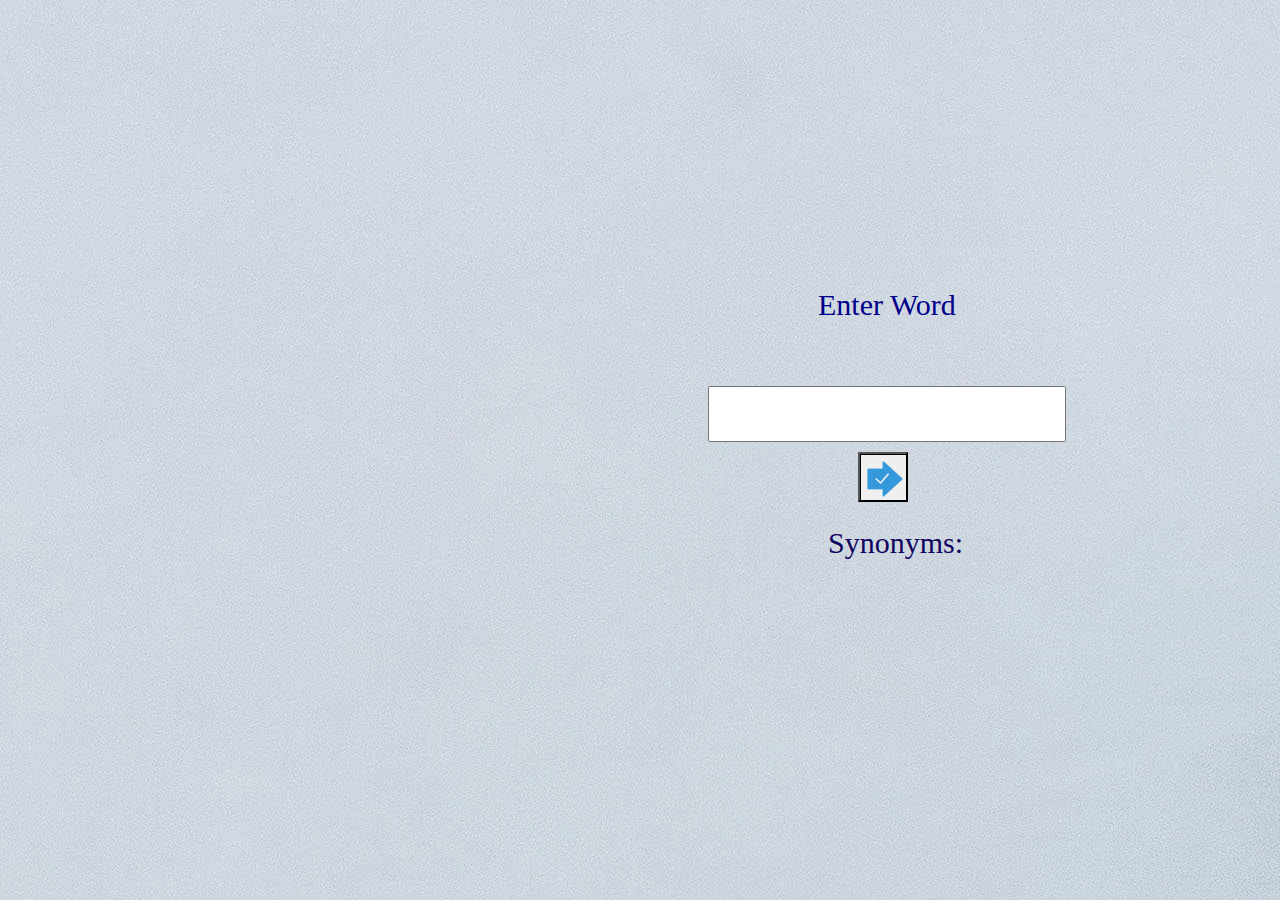
==== index.html @ 809a1e9a "Improvements" ====
<!DOCTYPE html>
<html>
    <head>
        <link rel="stylesheet" type="text/css" href="style.css">  
        <script src="dictionary.js"></script>
    </head>
    <body>
        <div id="inputbar">
            <p id="in">Enter Word</p><br>
            <input type="text" id="word"><br>
            <button id="press" onclick="add()"></button><br>
            <p id="sw">Synonyms:</p>
            <div id="demo"></div>
        </div>
    </body>
</html>
---- style.css ----
body {
    background-image:url("back.jpg");
    background-repeat: no-repeat;
    background-size: inherit;
    display: inline-block;
  }
  #inputbar
  {
    position: relative;
    left: 700px;
    top: 250px;
    font-size: 30px;
  }
  #in
  {
    color: darkblue;
    position: relative;
    left: 110px; 
  }
  #sw
  {
    color: rgb(17, 3, 94);
    position: relative;
    left: 120px; 
  }
  #word
  {
    width: 350px;
    height: 50px;
    font-size: 40px;
    text-align: center;
  }
  #press
  {
    position: relative;
    left: 150px;
    width: 50px;
    height: 50px;
    top: 10px;   
    align-content: center;
    font-size: 20px;
    color: blue;
    background-image: url("submit.png");
    background-repeat: no-repeat; 
  }
  #press:hover,#word:hover
  {
    border-color: rgb(19, 123, 241);
  }
  ul
  {
    position: relative;
    font-size: 35px;
    top: 250px;
    left: 800px;
  }
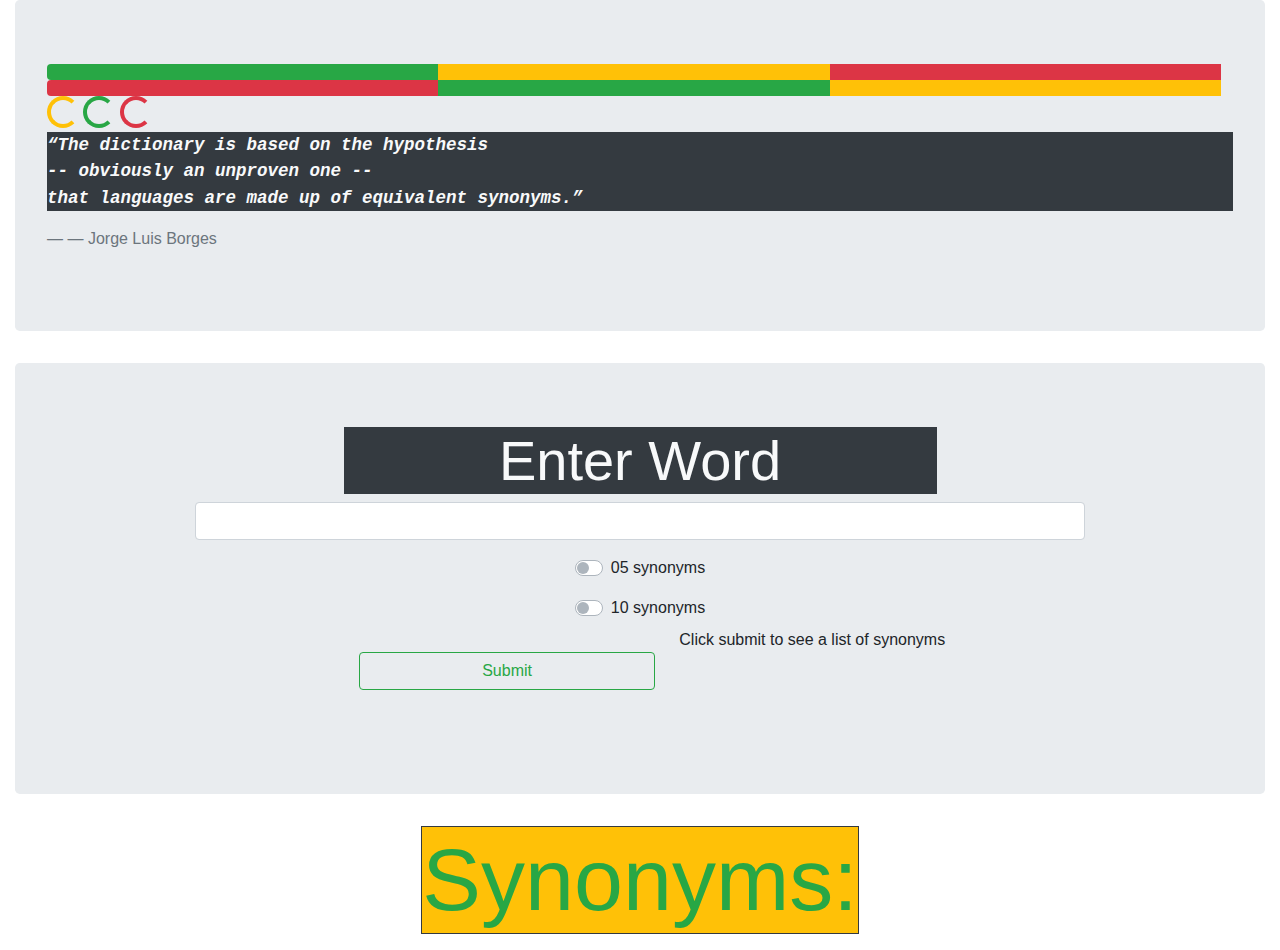
==== commit b164b127: "UI using Bootstrap" ====
--- a/index.html
+++ b/index.html
@@ -1,16 +1,61 @@
 <!DOCTYPE html>
-<html>
+<html lang="en">
     <head>
-        <link rel="stylesheet" type="text/css" href="style.css">  
+        <meta charset="utf-8">
+        <meta name="viewport" content="width=device-width,initial-scale=1">
+        <link rel="stylesheet" href="https://maxcdn.bootstrapcdn.com/bootstrap/4.3.1/css/bootstrap.min.css">
+        <script src="https://ajax.googleapis.com/ajax/libs/jquery/3.4.0/jquery.min.js"></script>
+        <script src="https://cdnjs.cloudflare.com/ajax/libs/popper.js/1.14.7/umd/popper.min.js"></script>
+        <script src="https://maxcdn.bootstrapcdn.com/bootstrap/4.3.1/js/bootstrap.min.js"></script>
+        <!--<link rel="stylesheet" type="text/css" href="style.css">-->  
         <script src="dictionary.js"></script>
     </head>
     <body>
-        <div id="inputbar">
-            <p id="in">Enter Word</p><br>
-            <input type="text" id="word"><br>
-            <button id="press" onclick="add()"></button><br>
-            <p id="sw">Synonyms:</p>
-            <div id="demo"></div>
+        <div class="container-fluid" id="inputbar">
+            <div class="jumbotron">
+                    <div class="progress">
+                            <div class="progress-bar bg-success" style="width:33%"></div>
+                            <div class="progress-bar bg-warning" style="width:33%"></div>
+                            <div class="progress-bar bg-danger" style="width:33%"></div>
+                    </div>
+                    <div class="progress">
+                        <div class="progress-bar bg-danger" style="width:33%"></div>
+                        <div class="progress-bar bg-success" style="width:33%"></div>
+                        <div class="progress-bar bg-warning" style="width:33%"></div>
+                    </div>
+                    <div class="spinner-border text-warning"></div>
+                    <div class="spinner-border text-success"></div>
+                    <div class="spinner-border text-danger"></div>
+            <blockquote class="blockquote">
+                    <pre class="text-light bg-dark font-weight-bold font-italic">“The dictionary is based on the hypothesis
+-- obviously an unproven one --
+that languages are made up of equivalent synonyms.”</pre>
+                    <footer class="blockquote-footer">― Jorge Luis Borges</footer>
+            </blockquote>
+            </div>
+            <div class="jumbotron">
+                <form>
+                    <div class="form-group">
+                        <label for="usr" data-toggle="tooltip" class="w-50 mx-auto d-flex justify-content-center display-4 text-light bg-dark" id="in" title="words for which synonyms are required" data-placement="top">Enter Word</label>
+                        <input type="text" class="m-2 w-75 mx-auto form-control" id="word">
+                        <div class="d-flex flex-column">
+                            <div class="d-flex justify-content-center m-2 custom-control custom-switch">
+                                <input type="checkbox" class="custom-control-input" id="switch1">
+                                <label class="custom-control-label" for="switch1">05 synonyms</label>
+                            </div>
+                            <div class="d-flex justify-content-center m-2 custom-control custom-switch">
+                                <input type="checkbox" class="custom-control-input" id="switch2">
+                                <label class="custom-control-label" for="switch2">10 synonyms</label>
+                            </div>
+                            <div class="d-flex justify-content-center">
+                                <button data-toggle="collapse" data-target="#disp-data" type="button" class="w-25 m-4 btn btn-outline-success" id="press" onclick="add()">Submit</button>
+                                <div class="collapse show" id="disp-data">Click submit to see a list of synonyms</div>
+                            </div>  
+                        </div>
+                    </div>
+                </form>
+            </div>
+            <p class="display-2 text-success bg-warning border border-dark mx-auto" id="sw" style="width:fit-content">Synonyms:</p>
         </div>
     </body>
 </html>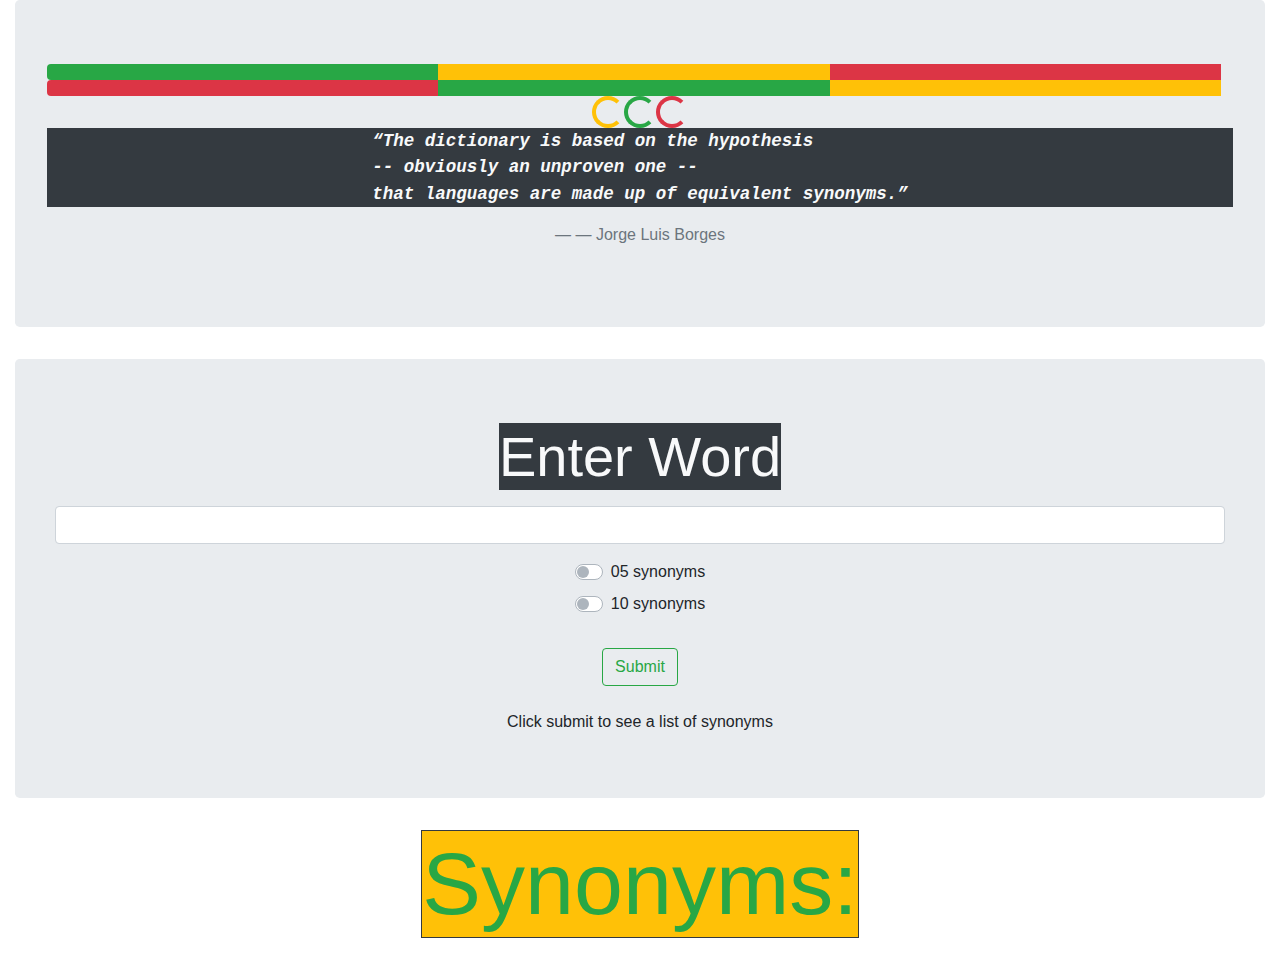
==== commit 92023b8d: "Updates Ui" ====
--- a/index.html
+++ b/index.html
@@ -7,7 +7,7 @@
         <script src="https://ajax.googleapis.com/ajax/libs/jquery/3.4.0/jquery.min.js"></script>
         <script src="https://cdnjs.cloudflare.com/ajax/libs/popper.js/1.14.7/umd/popper.min.js"></script>
         <script src="https://maxcdn.bootstrapcdn.com/bootstrap/4.3.1/js/bootstrap.min.js"></script>
-        <!--<link rel="stylesheet" type="text/css" href="style.css">-->  
+        <link rel="stylesheet" type="text/css" href="style.css"> 
         <script src="dictionary.js"></script>
     </head>
     <body>
@@ -23,37 +23,37 @@
                         <div class="progress-bar bg-success" style="width:33%"></div>
                         <div class="progress-bar bg-warning" style="width:33%"></div>
                     </div>
-                    <div class="spinner-border text-warning"></div>
-                    <div class="spinner-border text-success"></div>
-                    <div class="spinner-border text-danger"></div>
+                    <div class="flex-container">
+                        <div class="spinner-border text-warning"></div>
+                        <div class="spinner-border text-success"></div>
+                        <div class="spinner-border text-danger"></div>
+                    </div>
             <blockquote class="blockquote">
-                    <pre class="text-light bg-dark font-weight-bold font-italic">“The dictionary is based on the hypothesis
+                    <pre class="flex-container text-light bg-dark font-weight-bold font-italic">“The dictionary is based on the hypothesis
 -- obviously an unproven one --
 that languages are made up of equivalent synonyms.”</pre>
-                    <footer class="blockquote-footer">― Jorge Luis Borges</footer>
+                    <footer class="flex-container blockquote-footer">― Jorge Luis Borges</footer>
             </blockquote>
             </div>
             <div class="jumbotron">
-                <form>
-                    <div class="form-group">
-                        <label for="usr" data-toggle="tooltip" class="w-50 mx-auto d-flex justify-content-center display-4 text-light bg-dark" id="in" title="words for which synonyms are required" data-placement="top">Enter Word</label>
-                        <input type="text" class="m-2 w-75 mx-auto form-control" id="word">
-                        <div class="d-flex flex-column">
-                            <div class="d-flex justify-content-center m-2 custom-control custom-switch">
+                    <div class="flex-container">
+                        <label for="usr" data-toggle="tooltip" class="display-4 text-light bg-dark" id="in" title="words for which synonyms are required" data-placement="top">Enter Word</label>
+                    </div>
+                    <div class="flex-container">
+                        <input type="text" class="m-2 form-control" id="word">
+                    </div>
+                            <div class="flex-container m-2 custom-control custom-switch">
                                 <input type="checkbox" class="custom-control-input" id="switch1">
                                 <label class="custom-control-label" for="switch1">05 synonyms</label>
                             </div>
-                            <div class="d-flex justify-content-center m-2 custom-control custom-switch">
+                            <div class="flex-container m-2 custom-control custom-switch">
                                 <input type="checkbox" class="custom-control-input" id="switch2">
                                 <label class="custom-control-label" for="switch2">10 synonyms</label>
                             </div>
-                            <div class="d-flex justify-content-center">
-                                <button data-toggle="collapse" data-target="#disp-data" type="button" class="w-25 m-4 btn btn-outline-success" id="press" onclick="add()">Submit</button>
-                                <div class="collapse show" id="disp-data">Click submit to see a list of synonyms</div>
-                            </div>  
-                        </div>
-                    </div>
-                </form>
+                            <div class="flex-container ini">
+                                <button data-toggle="collapse" data-target="#disp-data" type="button" class="flex-container m-4 btn btn-outline-success" id="press" onclick="add()">Submit</button>
+                                <div class="collapse show" id="disp-data">Click submit to see a list of synonyms</div> 
+                            </div>    
             </div>
             <p class="display-2 text-success bg-warning border border-dark mx-auto" id="sw" style="width:fit-content">Synonyms:</p>
         </div>
--- a/style.css
+++ b/style.css
@@ -1,56 +1,14 @@
-body {
-    background-image:url("back.jpg");
-    background-repeat: no-repeat;
-    background-size: inherit;
-    display: inline-block;
-  }
-  #inputbar
-  {
-    position: relative;
-    left: 700px;
-    top: 250px;
-    font-size: 30px;
-  }
-  #in
-  {
-    color: darkblue;
-    position: relative;
-    left: 110px; 
-  }
-  #sw
-  {
-    color: rgb(17, 3, 94);
-    position: relative;
-    left: 120px; 
-  }
-  #word
-  {
-    width: 350px;
-    height: 50px;
-    font-size: 40px;
-    text-align: center;
-  }
-  #press
-  {
-    position: relative;
-    left: 150px;
-    width: 50px;
-    height: 50px;
-    top: 10px;   
-    align-content: center;
-    font-size: 20px;
-    color: blue;
-    background-image: url("submit.png");
-    background-repeat: no-repeat; 
-  }
-  #press:hover,#word:hover
-  {
-    border-color: rgb(19, 123, 241);
-  }
-  ul
-  {
-    position: relative;
-    font-size: 35px;
-    top: 250px;
-    left: 800px;
-  }+.flex-container
+{
+  display: flex;
+  justify-content: center;
+  align-items: center;
+}
+.ini
+{
+  flex-direction: column;
+}
+#word
+{
+  text-align: center;
+}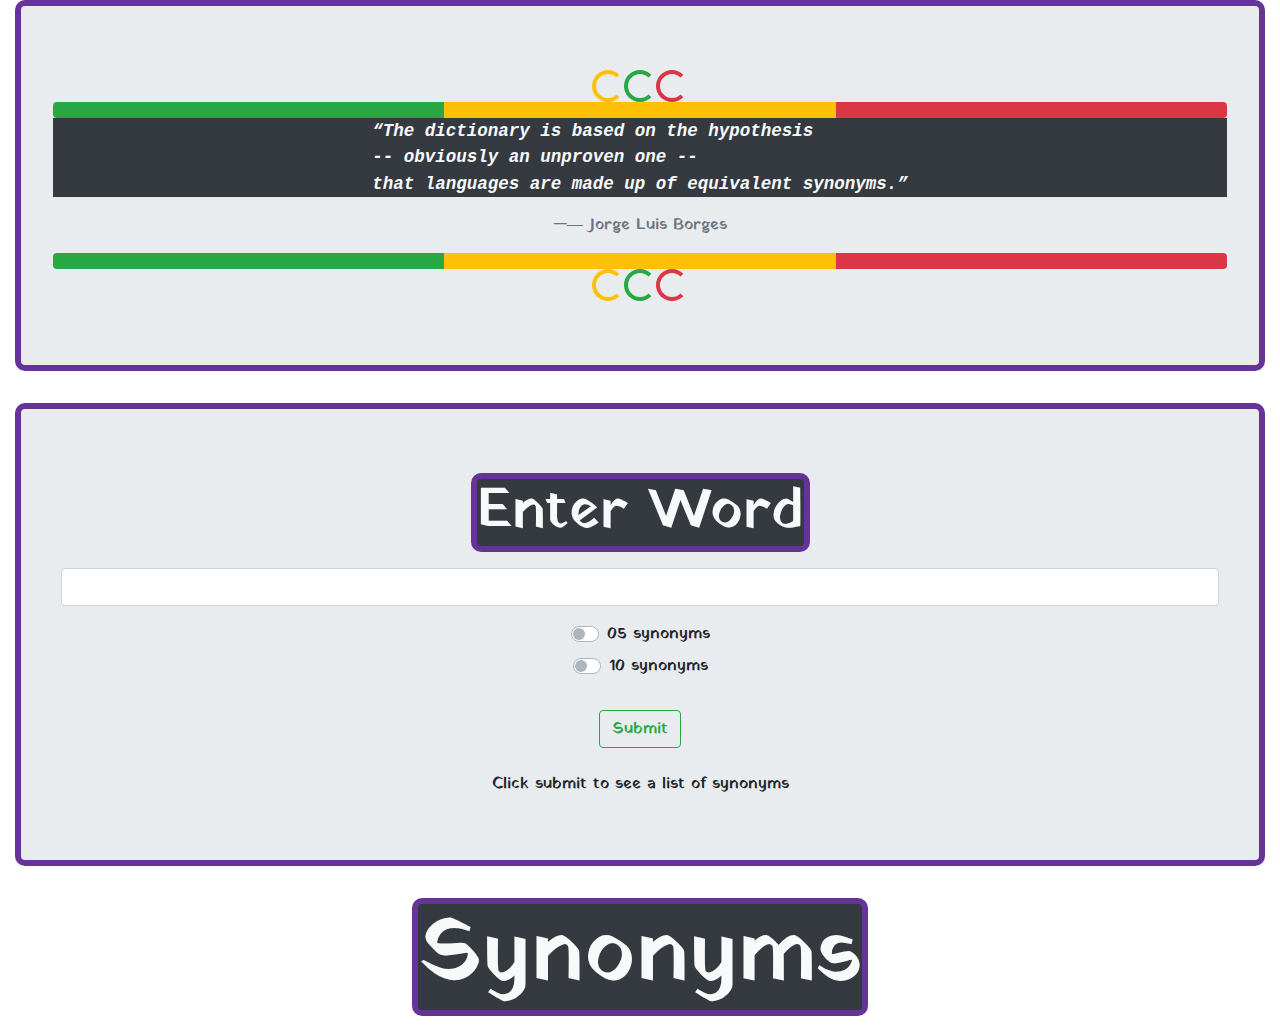
==== commit 3e64550b: "new UI" ====
--- a/index.html
+++ b/index.html
@@ -7,26 +7,22 @@
         <script src="https://ajax.googleapis.com/ajax/libs/jquery/3.4.0/jquery.min.js"></script>
         <script src="https://cdnjs.cloudflare.com/ajax/libs/popper.js/1.14.7/umd/popper.min.js"></script>
         <script src="https://maxcdn.bootstrapcdn.com/bootstrap/4.3.1/js/bootstrap.min.js"></script>
+        <link href="https://fonts.googleapis.com/css?family=Yatra+One&display=swap" rel="stylesheet">
         <link rel="stylesheet" type="text/css" href="style.css"> 
         <script src="dictionary.js"></script>
     </head>
     <body>
         <div class="container-fluid" id="inputbar">
-            <div class="jumbotron">
-                    <div class="progress">
-                            <div class="progress-bar bg-success" style="width:33%"></div>
-                            <div class="progress-bar bg-warning" style="width:33%"></div>
-                            <div class="progress-bar bg-danger" style="width:33%"></div>
+            <div class="jumbotron sw">
+                    <div class="flex-container">
+                            <div class="spinner-border text-warning"></div>
+                            <div class="spinner-border text-success"></div>
+                            <div class="spinner-border text-danger"></div>
                     </div>
                     <div class="progress">
-                        <div class="progress-bar bg-danger" style="width:33%"></div>
-                        <div class="progress-bar bg-success" style="width:33%"></div>
-                        <div class="progress-bar bg-warning" style="width:33%"></div>
-                    </div>
-                    <div class="flex-container">
-                        <div class="spinner-border text-warning"></div>
-                        <div class="spinner-border text-success"></div>
-                        <div class="spinner-border text-danger"></div>
+                            <div class="progress-bar bg-success" style="width:33.33%"></div>
+                            <div class="progress-bar bg-warning" style="width:33.33%"></div>
+                            <div class="progress-bar bg-danger" style="width:33.33%"></div>
                     </div>
             <blockquote class="blockquote">
                     <pre class="flex-container text-light bg-dark font-weight-bold font-italic">“The dictionary is based on the hypothesis
@@ -34,10 +30,20 @@
 that languages are made up of equivalent synonyms.”</pre>
                     <footer class="flex-container blockquote-footer">― Jorge Luis Borges</footer>
             </blockquote>
+            <div class="progress">
+                <div class="progress-bar bg-success" style="width:33.33%"></div>
+                <div class="progress-bar bg-warning" style="width:33.33%"></div>
+                <div class="progress-bar bg-danger" style="width:33.33%"></div>
             </div>
-            <div class="jumbotron">
+            <div class="flex-container">
+                <div class="spinner-border text-warning"></div>
+                <div class="spinner-border text-success"></div>
+                <div class="spinner-border text-danger"></div>
+            </div>
+            </div>
+            <div class="jumbotron sw">
                     <div class="flex-container">
-                        <label for="usr" data-toggle="tooltip" class="display-4 text-light bg-dark" id="in" title="words for which synonyms are required" data-placement="top">Enter Word</label>
+                        <label for="usr" data-toggle="tooltip" class="sw display-4 text-light bg-dark" id="in" title="words for which synonyms are required" data-placement="top">Enter Word</label>
                     </div>
                     <div class="flex-container">
                         <input type="text" class="m-2 form-control" id="word">
@@ -55,7 +61,7 @@
                                 <div class="collapse show" id="disp-data">Click submit to see a list of synonyms</div> 
                             </div>    
             </div>
-            <p class="display-2 text-success bg-warning border border-dark mx-auto" id="sw" style="width:fit-content">Synonyms:</p>
+            <p class="display-2 text-light bg-dark mx-auto sw" style="width: fit-content">Synonyms</p>
         </div>
     </body>
 </html>--- a/style.css
+++ b/style.css
@@ -11,4 +11,27 @@
 #word
 {
   text-align: center;
+}
+a:hover
+{
+  border: 3px solid orange;
+  border-radius: 10px;
+}
+a{
+  font-family: 'Yatra One', cursive;  
+}
+.sw1
+{
+  border: 6px solid rebeccapurple;
+  border-radius: 10px;
+  font-family: 'Yatra One', cursive;  
+}
+.sw:hover
+{
+  border: 6px solid orange;  
+}
+.sw{
+  border: 6px solid rebeccapurple;
+  border-radius: 10px;
+  font-family: 'Yatra One', cursive;
 }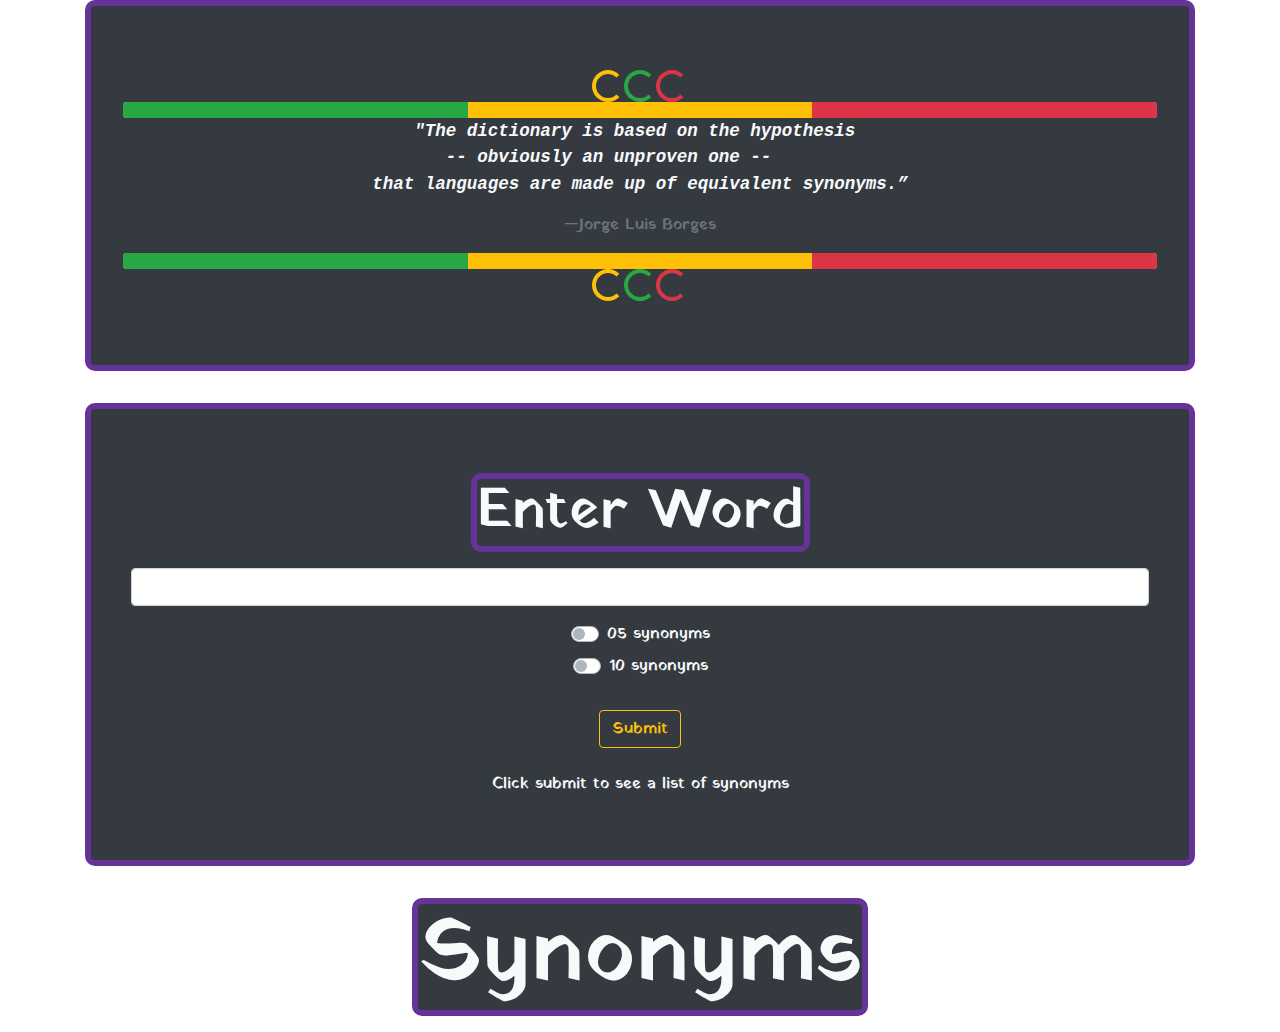
==== commit b81baa9c: "reconnect" ====
--- a/index.html
+++ b/index.html
@@ -12,9 +12,9 @@
         <script src="dictionary.js"></script>
     </head>
     <body>
-        <div class="container-fluid" id="inputbar">
-            <div class="jumbotron sw">
-                    <div class="flex-container">
+        <div class="container" id="inputbar">
+            <div class="jumbotron sw bg-dark">
+                    <div class="flex-container" ondrop="drop(event)" ondragover="allowDrop(event)">
                             <div class="spinner-border text-warning"></div>
                             <div class="spinner-border text-success"></div>
                             <div class="spinner-border text-danger"></div>
@@ -25,10 +25,10 @@
                             <div class="progress-bar bg-danger" style="width:33.33%"></div>
                     </div>
             <blockquote class="blockquote">
-                    <pre class="flex-container text-light bg-dark font-weight-bold font-italic">“The dictionary is based on the hypothesis
--- obviously an unproven one --
+                    <pre class="flex-container text-light bg-dark font-weight-bold font-italic">    "The dictionary is based on the hypothesis
+       -- obviously an unproven one --
 that languages are made up of equivalent synonyms.”</pre>
-                    <footer class="flex-container blockquote-footer">― Jorge Luis Borges</footer>
+                    <footer class="flex-container blockquote-footer">Jorge Luis Borges</footer>
             </blockquote>
             <div class="progress">
                 <div class="progress-bar bg-success" style="width:33.33%"></div>
@@ -36,12 +36,12 @@
                 <div class="progress-bar bg-danger" style="width:33.33%"></div>
             </div>
             <div class="flex-container">
-                <div class="spinner-border text-warning"></div>
+                <div id="hii" draggable="true" ondragstart="drag(event)" class="spinner-border text-warning"></div>
                 <div class="spinner-border text-success"></div>
                 <div class="spinner-border text-danger"></div>
             </div>
             </div>
-            <div class="jumbotron sw">
+            <div class="jumbotron sw bg-dark">
                     <div class="flex-container">
                         <label for="usr" data-toggle="tooltip" class="sw display-4 text-light bg-dark" id="in" title="words for which synonyms are required" data-placement="top">Enter Word</label>
                     </div>
@@ -50,15 +50,17 @@
                     </div>
                             <div class="flex-container m-2 custom-control custom-switch">
                                 <input type="checkbox" class="custom-control-input" id="switch1">
-                                <label class="custom-control-label" for="switch1">05 synonyms</label>
+                                <label class="custom-control-label text-light" for="switch1">05 synonyms</label>
                             </div>
                             <div class="flex-container m-2 custom-control custom-switch">
                                 <input type="checkbox" class="custom-control-input" id="switch2">
-                                <label class="custom-control-label" for="switch2">10 synonyms</label>
+                                <label class="custom-control-label text-light" for="switch2">10 synonyms</label>
                             </div>
                             <div class="flex-container ini">
-                                <button data-toggle="collapse" data-target="#disp-data" type="button" class="flex-container m-4 btn btn-outline-success" id="press" onclick="add()">Submit</button>
-                                <div class="collapse show" id="disp-data">Click submit to see a list of synonyms</div> 
+                                <button data-toggle="collapse" data-target="#disp-data" type="button" class="flex-container m-4 btn btn-outline-warning" id="press" onclick="add()">Submit</button>
+                                <div class="collapse show text-light" id="disp-data">Click submit to see a list of synonyms</div>
+                            </div>
+                            <div>
                             </div>    
             </div>
             <p class="display-2 text-light bg-dark mx-auto sw" style="width: fit-content">Synonyms</p>
